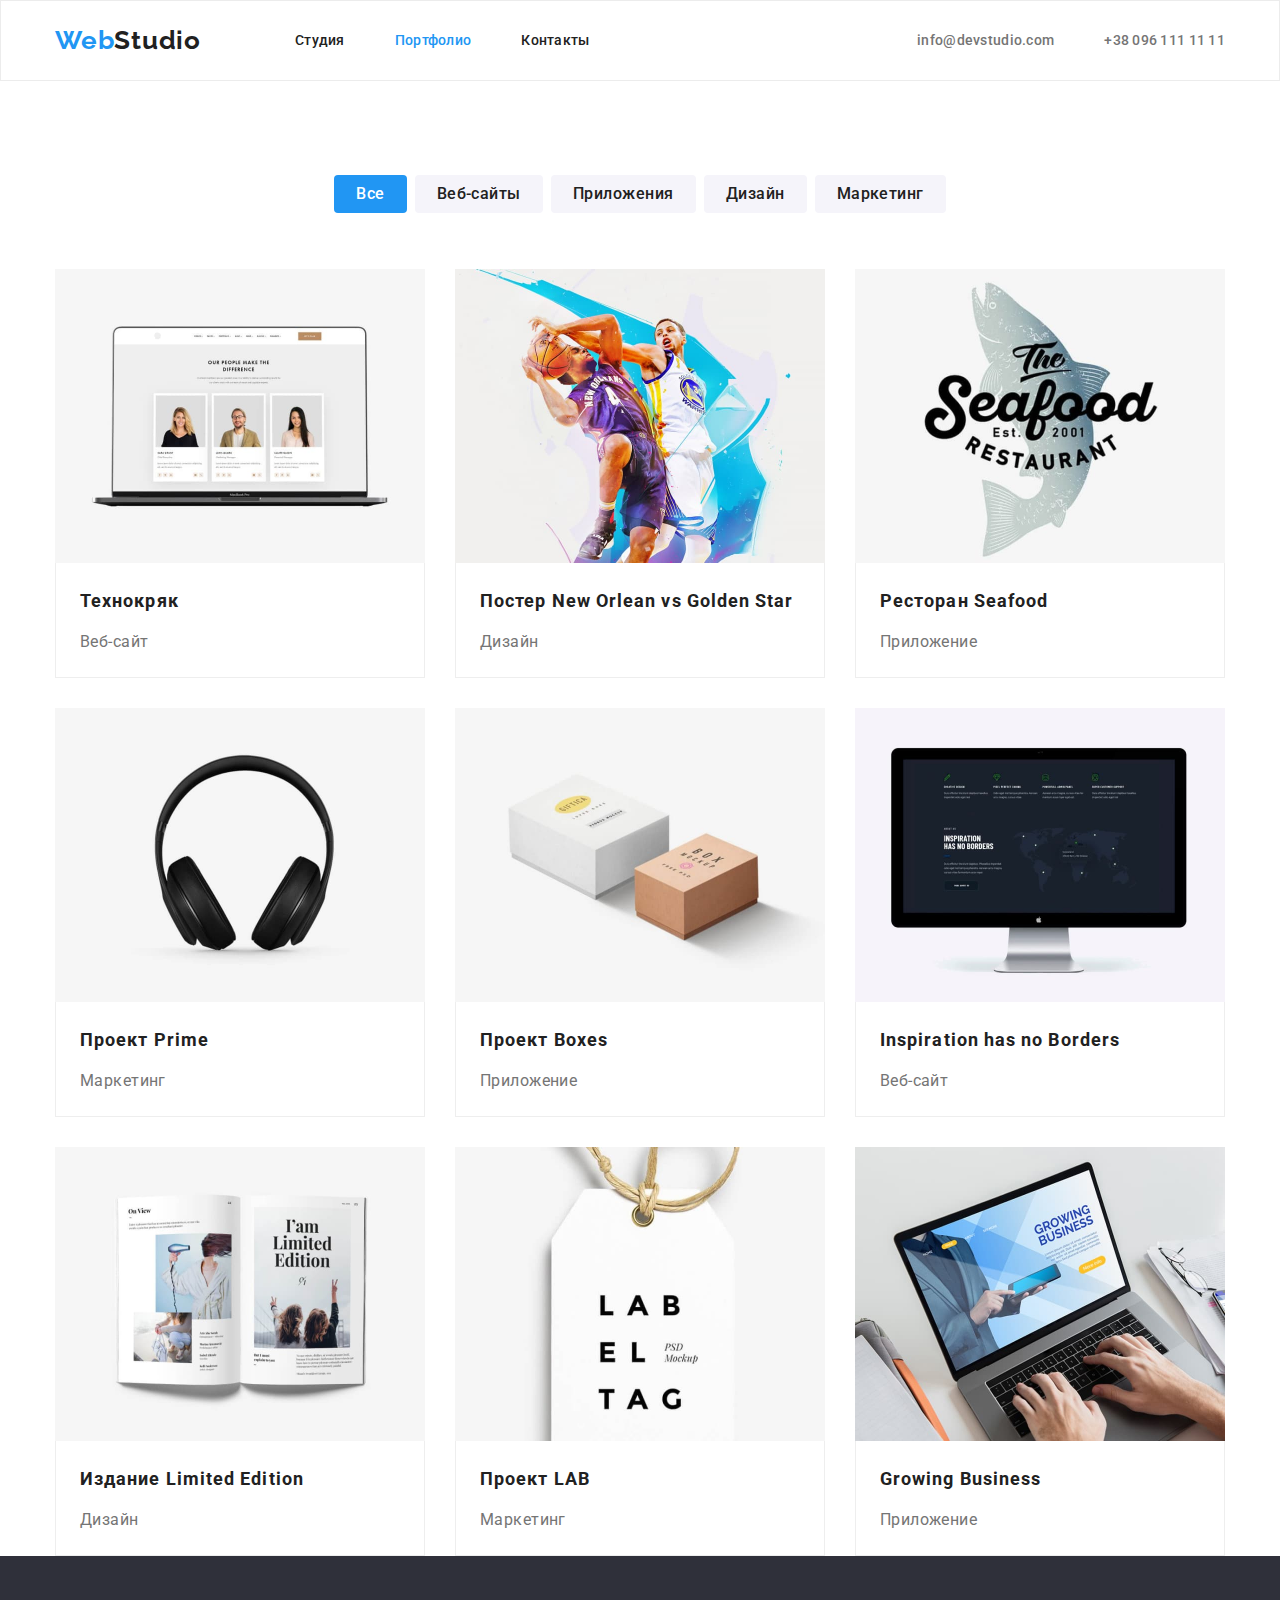
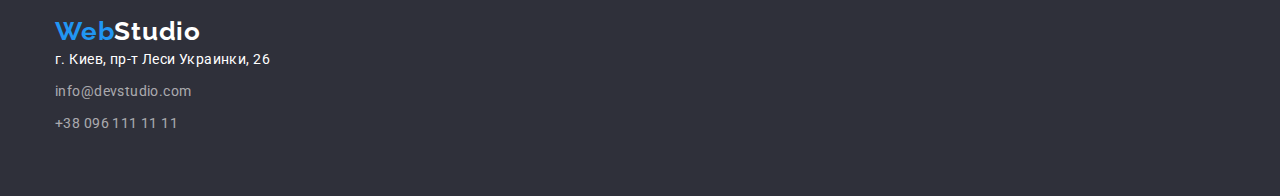
==== portfolio.html @ b141f208 "Add files via upload" ====
<!DOCTYPE html>
<html lang="ru">
  <head>
    <meta charset="UTF-8" />
    <meta http-equiv="X-UA-Compatible" content="IE=edge" />
    <meta name="viewport" content="width=device-width, initial-scale=1.0" />
    <title>Portfolio</title>
    
    <link rel="preconnect" href="https://fonts.googleapis.com" />
    <link rel="preconnect" href="https://fonts.gstatic.com" crossorigin />
    <link
      href="https://fonts.googleapis.com/css2?family=Raleway:wght@700&family=Roboto:wght@400;500;700;900&display=swap"
      rel="stylesheet"
    />
    <link rel="stylesheet" href="https://cdnjs.cloudflare.com/ajax/libs/modern-normalize/1.1.0/modern-normalize.min.css">
    <link rel="stylesheet" href="./css/styles.css" />
  </head>
  <body>
      <header class="header">
        <div class="container header-flex">
          <nav class="nav-flex ">
            <a href="./index.html" class="link logo"> Web<span class="logo-header">Studio</span></a>
            <ul class="site-nav list ">
              <li class="list-nav"><a href="./index.html" class="link header-link">Студия</a></li>
              <li class="list-nav"><a href="./portfolio.html" class="link header-link current">Портфолио</a></li>
              <li class="list-nav"><a href="" class="link header-link">Контакты</a></li>
            </ul>
          </nav>
          <ul class="address list address-flex">
            <li>
              <a href="mailto:info@devstudio.com" class="link header-link mail">info@devstudio.com</a>
            </li>
            <li><a href="tel:+380961111111" class="link header-link">+38 096 111 11 11</a></li>
          </ul>
        </div>
      </header>
    <main>
      <section class="portfolio-bgr">
      <div class="container">
        <h1 hidden>Портфолио</h1>
        <ul class="filter-list list  portfolio-btm">
          <li class="portfolio-list"><button class="filter-btn filter-current" type="button">Все</button></li>
          <li class="portfolio-list"><button class="filter-btn" type="button">Веб-сайты</button></li>
          <li class="portfolio-list"><button class="filter-btn" type="button">Приложения</button></li>
          <li class="portfolio-list"><button class="filter-btn" type="button">Дизайн</button></li>
          <li class="portfolio-list"><button class="filter-btn" type="button">Маркетинг</button></li>
        </ul>
      </div>
      <div class="container">
             <ul class="list portfolio-section">
             <li class="portfolio-card">
            <a class="link" href="" target="_blank" rel="noopener, noreferrer, nofollow">
              <img src="./images/web.jpg"
            width="370"
            height="294"
            alt="Технокряк"/>
            <div class="portfolio-card-wraper">
            <h2 class="title portfolio-title">Технокряк</h2>
            <p class="portfolio-item">Веб-сайт</p>
            </div>
          </a>
        </li>
        <li class="portfolio-card">
          <a class="link" href="" target="_blank" rel="noopener, noreferrer, nofollow">
            <img src="./images/design.jpg"
            width="370"
            height="294"
            alt="Постер"/>
            <div class="portfolio-card-wraper">
            <h2 class="title portfolio-title">Постер New Orlean vs Golden Star</h2>
            <p class="portfolio-item">Дизайн</p>
            </div>
            </a>
            </li>
                <li class="portfolio-card">  <a class="link" href="" target="_blank" rel="noopener, noreferrer, nofollow">
                <img src="./images/app.jpg"
            width="370"
            height="294"
            alt="Ресторан Seafood"/>
            <div class="portfolio-card-wraper">
            <h2 class="title portfolio-title">Ресторан Seafood</h2>
            <p class="portfolio-item">Приложение</p>
            </div>
            </a>
        </li>
        <li class="portfolio-card">
                  <a class="link" href="" target="_blank" rel="noopener, noreferrer, nofollow">
              <img src="./images/marketing.jpg"
            width="370"
            height="294"
            alt="Проект Prime"/>
            <div class="portfolio-card-wraper">
            <h2 class="title portfolio-title">Проект Prime</h2>
            <p class="portfolio-item">Маркетинг</p>
            </div>
            </a>
        </li>
            <li class="portfolio-card">
              <a class="link" href="" target="_blank" rel="noopener, noreferrer, nofollow">
              <img src="./images/app2.jpg"
            width="370"
            height="294"
            alt="Проект Boxes"/>
            <div class="portfolio-card-wraper">
            <h2 class="title portfolio-title">Проект Boxes</h2>
            <p class="portfolio-item">Приложение</p>
            </div>
          </a>
        </li>
            <li class="portfolio-card">
              <a class="link" href="" target="_blank" rel="noopener, noreferrer, nofollow"> 
              <img src="./images/web2.jpg"
            width="370"
            height="294"
            alt="Inspiration has no Borders"/>
            <div class="portfolio-card-wraper">
            <h2 class="title portfolio-title" lang="en">Inspiration has no Borders</h2>
            <p class="portfolio-item">Веб-сайт</p>
            </div>
            </a>
        </li>
            <li class="portfolio-card">
              <a class="link" href="" target="_blank" rel="noopener, noreferrer, nofollow">
              <img src="./images/design2.jpg"
            width="370"
            height="294"
            alt="Издание Limited Edition"/>
            <div class="portfolio-card-wraper">
            <h2 class="title portfolio-title">Издание Limited Edition</h2>
            <p class="portfolio-item">Дизайн</p>
            </div>
              </a>

        </li>
            <li class="portfolio-card">
              <a class="link" href="" target="_blank" rel="noopener, noreferrer, nofollow">

              <img src="./images/marketing2.jpg"
            width="370"
            height="294"
            alt="Проект LAB"/>
            <div class="portfolio-card-wraper">
            <h2 class="title portfolio-title">Проект LAB</h2>
            <p class="portfolio-item">Маркетинг</p>
            </div>
              </a>
        </li>
            <li class="portfolio-card">
              <a class="link" href="" target="_blank" rel="noopener, noreferrer, nofollow">
              <img src="./images/app3.jpg"
                width="370"
                height="294"
                alt="Growing Business"/>
                <div class="portfolio-card-wraper">
                <h2 class="title portfolio-title" lang="en">Growing Business</h2>
            <p class="portfolio-item">Приложение</p>
                </div>
              </a>
            </li>
                        </ul>
                        </div>
                      
      </section>
    </main>
    <footer class="footer">
      <div class="container">
        <a href="./index.html" class="logo link logo-marg"> Web<span class="logo-footer logo-marg">Studio</span></a>
        <address>
          <ul class="address-list list">
            <li class="address-item address-marg">
              <a href="https://goo.gl/maps/e2pgmSdPT3RohSe57" target="_blank" rel="noreferrer noopener"
                class="link address-link">
                г. Киев, пр-т Леси Украинки, 26</a>
            </li>
            <li class="address-marg">
              <a href="mailto:info@devstudio.com" class="link address-link">info@devstudio.com</a>
            </li>
            <li class="address-marg"><a href="tel:+380961111111" class="link address-link">+38 096 111 11 11</a></li>
          </ul>
        </address>
      </div>
    </footer>
  </body>
</html>
---- css/styles.css ----
:root {
  --primary-text-color: #757575;
  --title-text-color: #212121;
  --accent-color: #2196f3;
  --dark-bg: #2f303a;
  --white-color: #ffffff;
  --btn-bg: #f5f4fa;
  --card-item: 4;
}

/* font-family: 'Raleway', sans-serif;
font-family: 'Roboto', sans-serif; */
html {
  box-sizing: border-box;
}

*,
*::after,
*::before {
  box-sizing: inherit;
}

/* Стили для обнуления верхних отступов у элементов */
h1,
h2,
h3,
h4,
h5,
h6,
p {
  margin-top: 0;
  margin-bottom: 0px;
}
ul,
ol {
  margin-top: 0;
  margin-bottom: 0;
  padding-left: 0;
}
/* Класс для обнуления базовых свойств у списков (ul) */
.list {
  list-style: none;
  padding-left: 0;
  margin: 0;
}

/* Класс для обнуления базовых свойств у ссылок */
.link {
  text-decoration: none;
  color: inherit;
}

/* Свойства для корректного отображения картинок */
img {
  display: block;
  max-width: 100%;
  height: auto;
}

/* Свойства для обнуления курсива у address */
address {
  font-style: inherit;
}

body {
  font-family: Roboto, sans-serif;
  font-size: 14px;
  line-height: 1.71;
  /* or 171% */
  letter-spacing: 0.03em;
  color: var(--primary-text-color);
  margin: 0;
  outline: 2px solid tomato;
}

/* common */
.button {
  background-color: var(--accent-color);
  font-family: Roboto;
  font-style: normal;
  font-weight: 700;
  font-size: 16px;
  line-height: calc(30 / 16);
  letter-spacing: 0.06em;
  color: var(--white-color);
  cursor: pointer;
  border: 1px solid transparent;
  display: inline-block;
  border-radius: 4px;
  text-align: center;
}

.section-title {
  font-size: 36px;
  line-height: 1.17;
  text-align: center;
  letter-spacing: 0.03em;
  margin-bottom: 50px;
}

.title {
  color: var(--title-text-color);
}

.container {
  margin-left: auto;
  margin-right: auto;
  width: 1200px;
  padding-left: 15px;
  padding-right: 15px;
}

.visually-hidden {
  position: absolute;
  white-space: nowrap;
  width: 1px;
  height: 1px;
  overflow: hidden;
  border: 0;
  padding: 0;
  clip: rect(0 0 0 0);
  clip-path: inset(50%);
  margin: -1px;
}

.section {
  padding-top: 94px;
  padding-bottom: 94px;
}

.card-set {
  display: flex;
  flex-wrap: wrap;
  margin-left: -30px;
  margin-top: -30px;
}

.card-set-item {
  margin-left: 30px;
  margin-top: 30px;
  flex-basis: calc(100% / var(--card-item) - 30px);
}

/* logo */
.logo {
  font-family: Raleway;
  font-style: normal;
  font-weight: bold;
  font-size: 26px;
  line-height: calc(31 / 26);
  margin-right: 94px;

  /* identical to box height */

  letter-spacing: 0.03em;

  color: var(--accent-color);
}

.logo-header {
  color: var(--title-text-color);
}

.logo-footer {
  color: var(--white-color);
}

/* header */
.header {
  padding-top: 24px;
  padding-bottom: 24px;
  border: 1px solid #ececec;
}
.header-flex {
  display: flex;
  align-items: center;
  justify-content: space-between;
}
.nav-flex {
  display: flex;
  align-items: center;
}
.address-flex {
  display: flex;
  align-items: center;
  margin-left: auto;
}
.mail {
  margin-right: 50px;
}

.site-nav {
  color: var(--title-text-color);
  display: flex;
  align-items: center;
}

/* .site-nav li {
    margin-right: 50px;
}

.site-nav li:last-child {
    margin-right: 0px;
} */
.list-nav:not(:last-child) {
  margin-right: 50px;
}

.header-link {
  font-weight: 500;
  line-height: calc(16 / 14);
  letter-spacing: 0.02em;
}

.header-link:hover,
.header-link:focus {
  color: var(--accent-color);
}

.site-nav .current {
  color: var(--accent-color);
}

/* HERO */
.section-hero {
  color: var(--white-color);
  background-color: var(--dark-bg);
  text-align: center;
  padding-top: 200px;
  padding-bottom: 200px;
}

.hero-title {
  width: 696px;
  font-weight: 900;
  font-size: 44px;
  line-height: calc(60 / 44);
  /* or 136% */
  letter-spacing: 0.06em;
  text-transform: uppercase;
  margin-bottom: 30px;
  margin-left: auto;
  margin-right: auto;
}

/* feature */
.feature-title {
  font-size: 14px;
  line-height: calc(16 / 14);
  letter-spacing: 0.03em;
  text-transform: uppercase;
  margin-bottom: 10px;
}

/*.work-image {
    padding-top: 50px;
    padding-bottom: 94px;
} */

.work {
  padding-top: 0px;
  --card-item: 3;
}

/* person */
.person-title,
.person-text {
  font-size: 16px;
  line-height: calc(19 / 16);
}

.person-title {
  font-weight: 500;
  margin-bottom: 10px;
}

.person {
  padding-top: 94px;
  padding-bottom: 94px;
  background: var(--btn-bg);
}

.person-wraper {
  padding: 30px;
  text-align: center;
}

/* footer */
.footer {
  background-color: var(--dark-bg);
  padding: 60px 0px;
}

.footer-logo {
  color: #2196f3;
}

.footer-logo:hover {
  color: var(--accent-color);
}

.hero-btn {
  padding: 10px 32px;
  min-width: 200px;
  min-height: 50px;
}
.logo-marg {
  margin-bottom: 20px;
}

/* site adress */

.address-link {
  color: rgba(255, 255, 255, 0.6);
}

.address-link [target='_blank'] {
  color: var(--white-color);
}

.address-link:hover,
.address-link:focus {
  color: var(--accent-color);
}

.address-link[target='_blank'] {
  color: var(--white-color);
}
.address-marg:not(:last-child) {
  margin-bottom: 8px;
}
/* portfolio */
.filter-btn {
  font-family: Roboto;
  font-weight: 500;
  font-size: 16px;
  line-height: calc(26 / 16);
  text-align: center;
  letter-spacing: 0.03em;
  color: var(--title-text-color);
  background: var(--btn-bg);
  border-radius: 4px;
  border: none;
  cursor: pointer;
  padding: 6px 22px;
  min-height: 38px;
}

.filter-btn:hover,
.filter-btn:focus,
.filter-current {
  color: var(--white-color);
  background-color: var(--accent-color);
}

.portfolio-title {
  font-style: normal;
  font-weight: bold;
  font-size: 18px;
  line-height: calc(36 / 18);
  letter-spacing: 0.06em;
  margin-bottom: 8px;
}

.portfolio-item {
  font-style: normal;
  font-weight: normal;
  font-size: 16px;
  line-height: calc(30 / 16);
}
.portfolio-section {
  display: flex;
  flex-wrap: wrap;
  margin-top: 50px;
  margin-top: -30px;
  margin-left: -30px;
}
.portfolio-card {
  flex-basis: calc((100% - 3 * 30px) / 3);
  margin-top: 30px;
  margin-left: 30px;
}
.portfolio-card-wraper {
  padding: 20px 24px;
  border: 1px solid #eeeeee;
  border-top: none;
}
.portfolio-btm {
  display: flex;
  align-items: center;
  justify-content: center;
  margin-bottom: 56px;
}
.portfolio-list:not(:last-child) {
  margin-right: 8px;
}

.portfolio-bgr {
  padding-top: 94px;
}
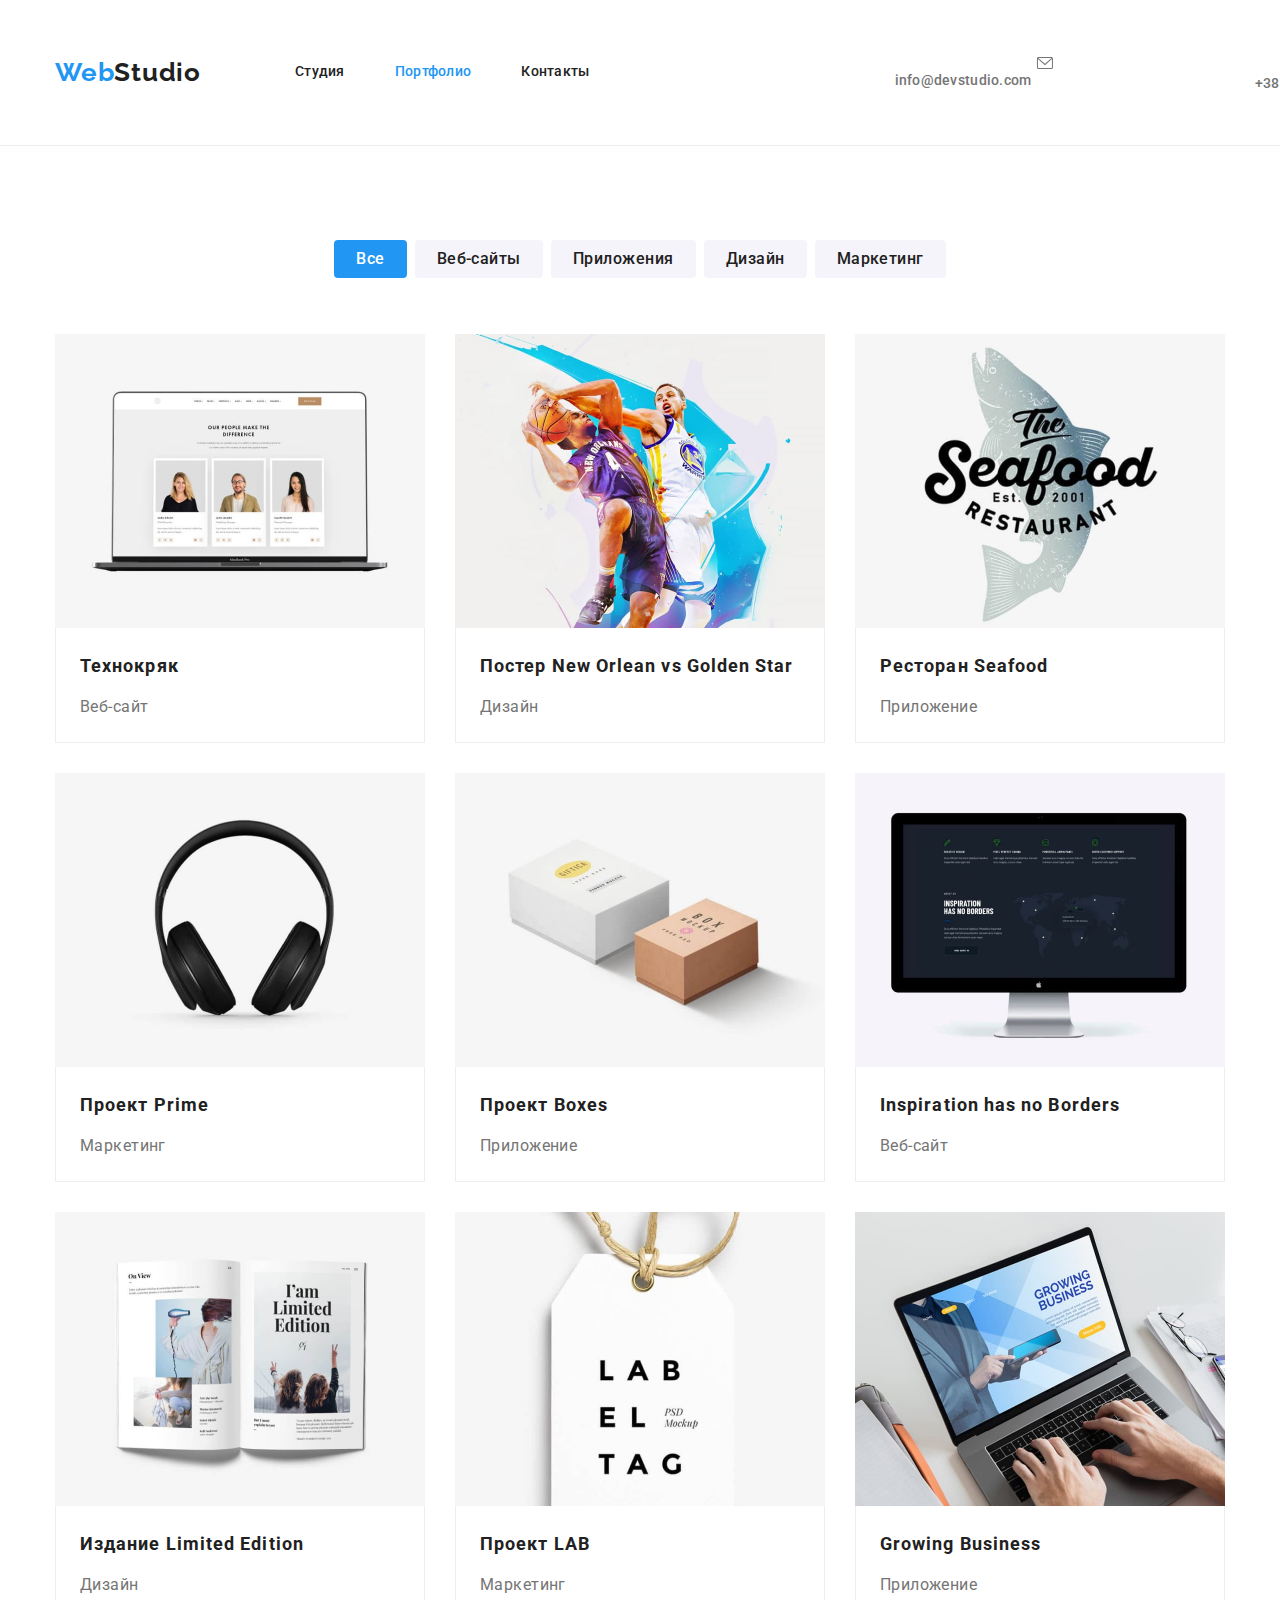
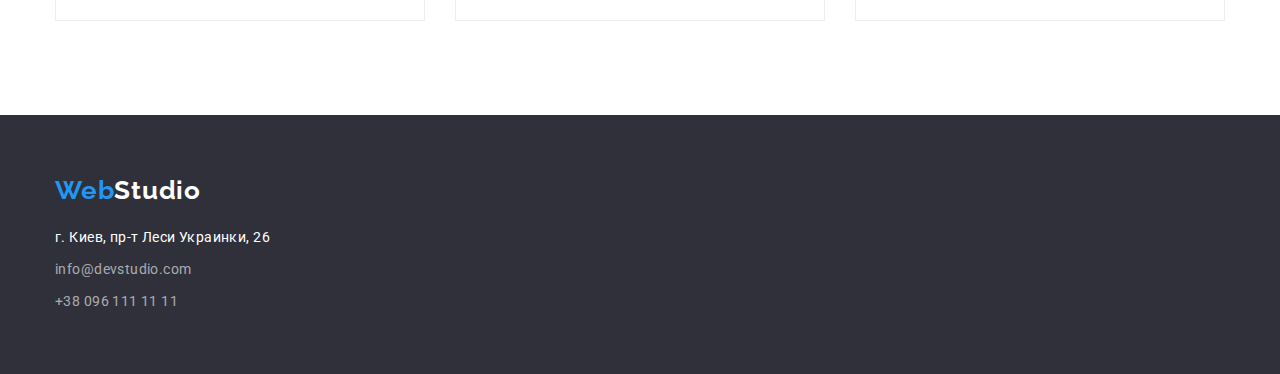
==== commit 937f121b: "Add files via upload" ====
--- a/portfolio.html
+++ b/portfolio.html
@@ -21,16 +21,26 @@
           <nav class="nav-flex ">
             <a href="./index.html" class="link logo"> Web<span class="logo-header">Studio</span></a>
             <ul class="site-nav list ">
-              <li class="list-nav"><a href="./index.html" class="link header-link">Студия</a></li>
+              <li class="list-nav"><a href="./index.html" class="link header-link ">Студия</a></li>
               <li class="list-nav"><a href="./portfolio.html" class="link header-link current">Портфолио</a></li>
               <li class="list-nav"><a href="" class="link header-link">Контакты</a></li>
             </ul>
           </nav>
           <ul class="address list address-flex">
-            <li>
-              <a href="mailto:info@devstudio.com" class="link header-link mail">info@devstudio.com</a>
+            <li class="contact">
+              <a class="link header-link header-element" href="mailto:info@devstudio.com"><svg class="mail-icon" wight="16"
+                  height="12">
+                  <use href="./images/icons.svg#envelope"> </use>
+      
+                </svg>info@devstudio.com</a>
+      
             </li>
-            <li><a href="tel:+380961111111" class="link header-link">+38 096 111 11 11</a></li>
+            <li class="contact"><a class="link header-link" href="tel:+380961111111"> <svg class="phone-icon" wight="10"
+                  height="16">
+                  <use href="./images/icons.svg#smartphone"> </use>
+      
+                </svg>
+                +38 096 111 11 11</a></li>
           </ul>
         </div>
       </header>
@@ -45,11 +55,9 @@
           <li class="portfolio-list"><button class="filter-btn" type="button">Дизайн</button></li>
           <li class="portfolio-list"><button class="filter-btn" type="button">Маркетинг</button></li>
         </ul>
-      </div>
-      <div class="container">
              <ul class="list portfolio-section">
              <li class="portfolio-card">
-            <a class="link" href="" target="_blank" rel="noopener, noreferrer, nofollow">
+            <a class="link portfolio-link" href="" target="_blank" rel="noopener, noreferrer, nofollow">
               <img src="./images/web.jpg"
             width="370"
             height="294"
@@ -61,7 +69,7 @@
           </a>
         </li>
         <li class="portfolio-card">
-          <a class="link" href="" target="_blank" rel="noopener, noreferrer, nofollow">
+          <a class="link portfolio-link" href="" target="_blank" rel="noopener, noreferrer, nofollow">
             <img src="./images/design.jpg"
             width="370"
             height="294"
@@ -72,7 +80,7 @@
             </div>
             </a>
             </li>
-                <li class="portfolio-card">  <a class="link" href="" target="_blank" rel="noopener, noreferrer, nofollow">
+                <li class="portfolio-card">  <a class="link portfolio-link" href="" target="_blank" rel="noopener, noreferrer, nofollow">
                 <img src="./images/app.jpg"
             width="370"
             height="294"
@@ -84,7 +92,7 @@
             </a>
         </li>
         <li class="portfolio-card">
-                  <a class="link" href="" target="_blank" rel="noopener, noreferrer, nofollow">
+                  <a class="link portfolio-link" href="" target="_blank" rel="noopener, noreferrer, nofollow">
               <img src="./images/marketing.jpg"
             width="370"
             height="294"
@@ -96,7 +104,7 @@
             </a>
         </li>
             <li class="portfolio-card">
-              <a class="link" href="" target="_blank" rel="noopener, noreferrer, nofollow">
+              <a class="link portfolio-link" href="" target="_blank" rel="noopener, noreferrer, nofollow">
               <img src="./images/app2.jpg"
             width="370"
             height="294"
@@ -108,7 +116,7 @@
           </a>
         </li>
             <li class="portfolio-card">
-              <a class="link" href="" target="_blank" rel="noopener, noreferrer, nofollow"> 
+              <a class="link portfolio-link" href="" target="_blank" rel="noopener, noreferrer, nofollow"> 
               <img src="./images/web2.jpg"
             width="370"
             height="294"
@@ -120,7 +128,7 @@
             </a>
         </li>
             <li class="portfolio-card">
-              <a class="link" href="" target="_blank" rel="noopener, noreferrer, nofollow">
+              <a class="link portfolio-link" href="" target="_blank" rel="noopener, noreferrer, nofollow">
               <img src="./images/design2.jpg"
             width="370"
             height="294"
@@ -133,7 +141,7 @@
 
         </li>
             <li class="portfolio-card">
-              <a class="link" href="" target="_blank" rel="noopener, noreferrer, nofollow">
+              <a class="link portfolio-link" href="" target="_blank" rel="noopener, noreferrer, nofollow">
 
               <img src="./images/marketing2.jpg"
             width="370"
@@ -146,7 +154,7 @@
               </a>
         </li>
             <li class="portfolio-card">
-              <a class="link" href="" target="_blank" rel="noopener, noreferrer, nofollow">
+              <a class="link portfolio-link" href="" target="_blank" rel="noopener, noreferrer, nofollow">
               <img src="./images/app3.jpg"
                 width="370"
                 height="294"
@@ -164,7 +172,7 @@
     </main>
     <footer class="footer">
       <div class="container">
-        <a href="./index.html" class="logo link logo-marg"> Web<span class="logo-footer logo-marg">Studio</span></a>
+        <a href="./index.html" class="logo link footer-logo"> Web<span class="logo-footer">Studio</span></a>
         <address>
           <ul class="address-list list">
             <li class="address-item address-marg">
@@ -177,6 +185,7 @@
             </li>
             <li class="address-marg"><a href="tel:+380961111111" class="link address-link">+38 096 111 11 11</a></li>
           </ul>
+          
         </address>
       </div>
     </footer>
--- a/css/styles.css
+++ b/css/styles.css
@@ -6,6 +6,7 @@
   --white-color: #ffffff;
   --btn-bg: #f5f4fa;
   --card-item: 4;
+  --svg-color: #afb1b8;
 }
 
 /* font-family: 'Raleway', sans-serif;
@@ -168,8 +169,8 @@
 /* header */
 .header {
   padding-top: 24px;
-  padding-bottom: 24px;
-  border: 1px solid #ececec;
+  padding-bottom: 25px;
+  border-bottom: 1px solid #ececec;
 }
 .header-flex {
   display: flex;
@@ -183,10 +184,21 @@
 .address-flex {
   display: flex;
   align-items: center;
-  margin-left: auto;
-}
-.mail {
+  margin-left: 305px;
+}
+.contact:first-child {
   margin-right: 50px;
+  display: flex;
+}
+.header-element {
+  padding-top: 32px;
+  padding-bottom: 32px;
+  display: inline-block;
+}
+.mail-icon,
+.phone-icon {
+  fill: currentColor;
+  margin-right: 10px;
 }
 
 .site-nav {
@@ -224,10 +236,15 @@
 /* HERO */
 .section-hero {
   color: var(--white-color);
-  background-color: var(--dark-bg);
+  background-image: linear-gradient(rgba(47, 48, 58, 0.4), rgba(47, 48, 58, 0.4)),
+    url('../images/bgr-hero.png');
+  background-size: cover;
+  background-color: #c4c4c4;
   text-align: center;
   padding-top: 200px;
   padding-bottom: 200px;
+  max-width: 1600px;
+  margin: auto;
 }
 
 .hero-title {
@@ -251,7 +268,29 @@
   text-transform: uppercase;
   margin-bottom: 10px;
 }
-
+/* .card-item {
+} */
+.card-link {
+  display: flex;
+  align-items: center;
+  justify-content: center;
+  width: 270px;
+  height: 120px;
+  border-radius: 4px;
+  background-color: var(--btn-bg);
+  margin-bottom: 30px;
+}
+.card-item:hover .card-list-icon,
+.card-item:focus .card-list-icon {
+  fill: var(--accent-color);
+}
+.card-link:hover,
+.card-link:focus {
+  fill: var(--accent-color);
+}
+
+/* .card--list-icon {
+} */
 /*.work-image {
     padding-top: 50px;
     padding-bottom: 94px;
@@ -263,10 +302,16 @@
 }
 
 /* person */
+.person-item {
+  box-shadow: 0px 1px 3px rgba(0, 0, 0, 0.12), 0px 1px 1px rgba(0, 0, 0, 0.14),
+    0px 2px 1px rgba(0, 0, 0, 0.2);
+  border-radius: 0px 0px 4px 4px;
+}
 .person-title,
 .person-text {
   font-size: 16px;
   line-height: calc(19 / 16);
+  margin-bottom: 16px;
 }
 
 .person-title {
@@ -281,8 +326,56 @@
 }
 
 .person-wraper {
-  padding: 30px;
+  padding-top: 30px;
+  padding-bottom: 30px;
   text-align: center;
+  background: #ffffff;
+  padding-left: 32px;
+  padding-right: 32px;
+}
+.social-link {
+  display: flex;
+  align-items: center;
+  width: 44px;
+  height: 44px;
+  border-radius: 50%;
+}
+.social-link:hover .social-list-icon,
+.social-link:focus .social-list-icon {
+  fill: var(--white-color);
+}
+.social-link:hover,
+.social-link:focus {
+  background-color: var(--accent-color);
+}
+.social-list {
+  display: flex;
+  justify-content: space-between;
+}
+.social-list-icon {
+  fill: var(--svg-color);
+}
+.card-client {
+  display: flex;
+  align-items: center;
+  justify-content: center;
+  width: 170px;
+  height: 92px;
+  border: 1px solid #afb1b8;
+  border-radius: 4px;
+  margin-bottom: 30px;
+}
+.card-client-list {
+  display: flex;
+  flex-basis: calc((100% - 6 * 30px) / 6);
+  justify-content: center;
+}
+.card-item:hover .card-client-icon,
+.card-item:focus .card-client-icon {
+  fill: var(--accent-color);
+}
+.card-client-icon {
+  fill: #afb1b8;
 }
 
 /* footer */
@@ -293,11 +386,14 @@
 
 .footer-logo {
   color: #2196f3;
-}
-
-.footer-logo:hover {
+  margin-right: 0px;
+  margin-bottom: 20px;
+  display: inline-block;
+}
+
+/* .footer-logo:hover {
   color: var(--accent-color);
-}
+} */
 
 .hero-btn {
   padding: 10px 32px;
@@ -305,6 +401,45 @@
   min-height: 50px;
 }
 .logo-marg {
+  margin-bottom: 20px;
+}
+.socials-footer {
+  display: flex;
+  justify-content: center;
+  /* margin: auto; */
+}
+
+.social-icon {
+  align-self: center;
+}
+
+.social-footer:not(:last-child) {
+  margin-right: 10px;
+}
+
+.social-footer-item {
+  width: 44px;
+  height: 44px;
+  border-radius: 50%;
+  display: flex;
+  align-content: center;
+  justify-content: center;
+  fill: #fff;
+  background-color: rgba(255, 255, 255, 0.1);
+}
+
+.social-footer-item:hover,
+.social-footer-item:focus {
+  background-color: var(--accent-color);
+  fill: white;
+}
+.footer-title {
+  display: block;
+  color: var(--white-text);
+  font-size: 14px;
+  line-height: 1.14;
+  letter-spacing: 0.03em;
+  text-transform: uppercase;
   margin-bottom: 20px;
 }
 
@@ -384,6 +519,7 @@
   padding: 20px 24px;
   border: 1px solid #eeeeee;
   border-top: none;
+  background: #ffffff;
 }
 .portfolio-btm {
   display: flex;
@@ -397,4 +533,13 @@
 
 .portfolio-bgr {
   padding-top: 94px;
-}
+  padding-bottom: 94px;
+}
+.portfolio-link {
+  display: block;
+}
+.portfolio-link:hover,
+.portfolio-link:focus {
+  box-shadow: 1px 4px 6px 0px rgba(0, 0, 0, 0.16), 0px 4px 4px 0px rgba(0, 0, 0, 0.06),
+    0px 1px 1px 0px rgba(0, 0, 0, 0.12);
+}
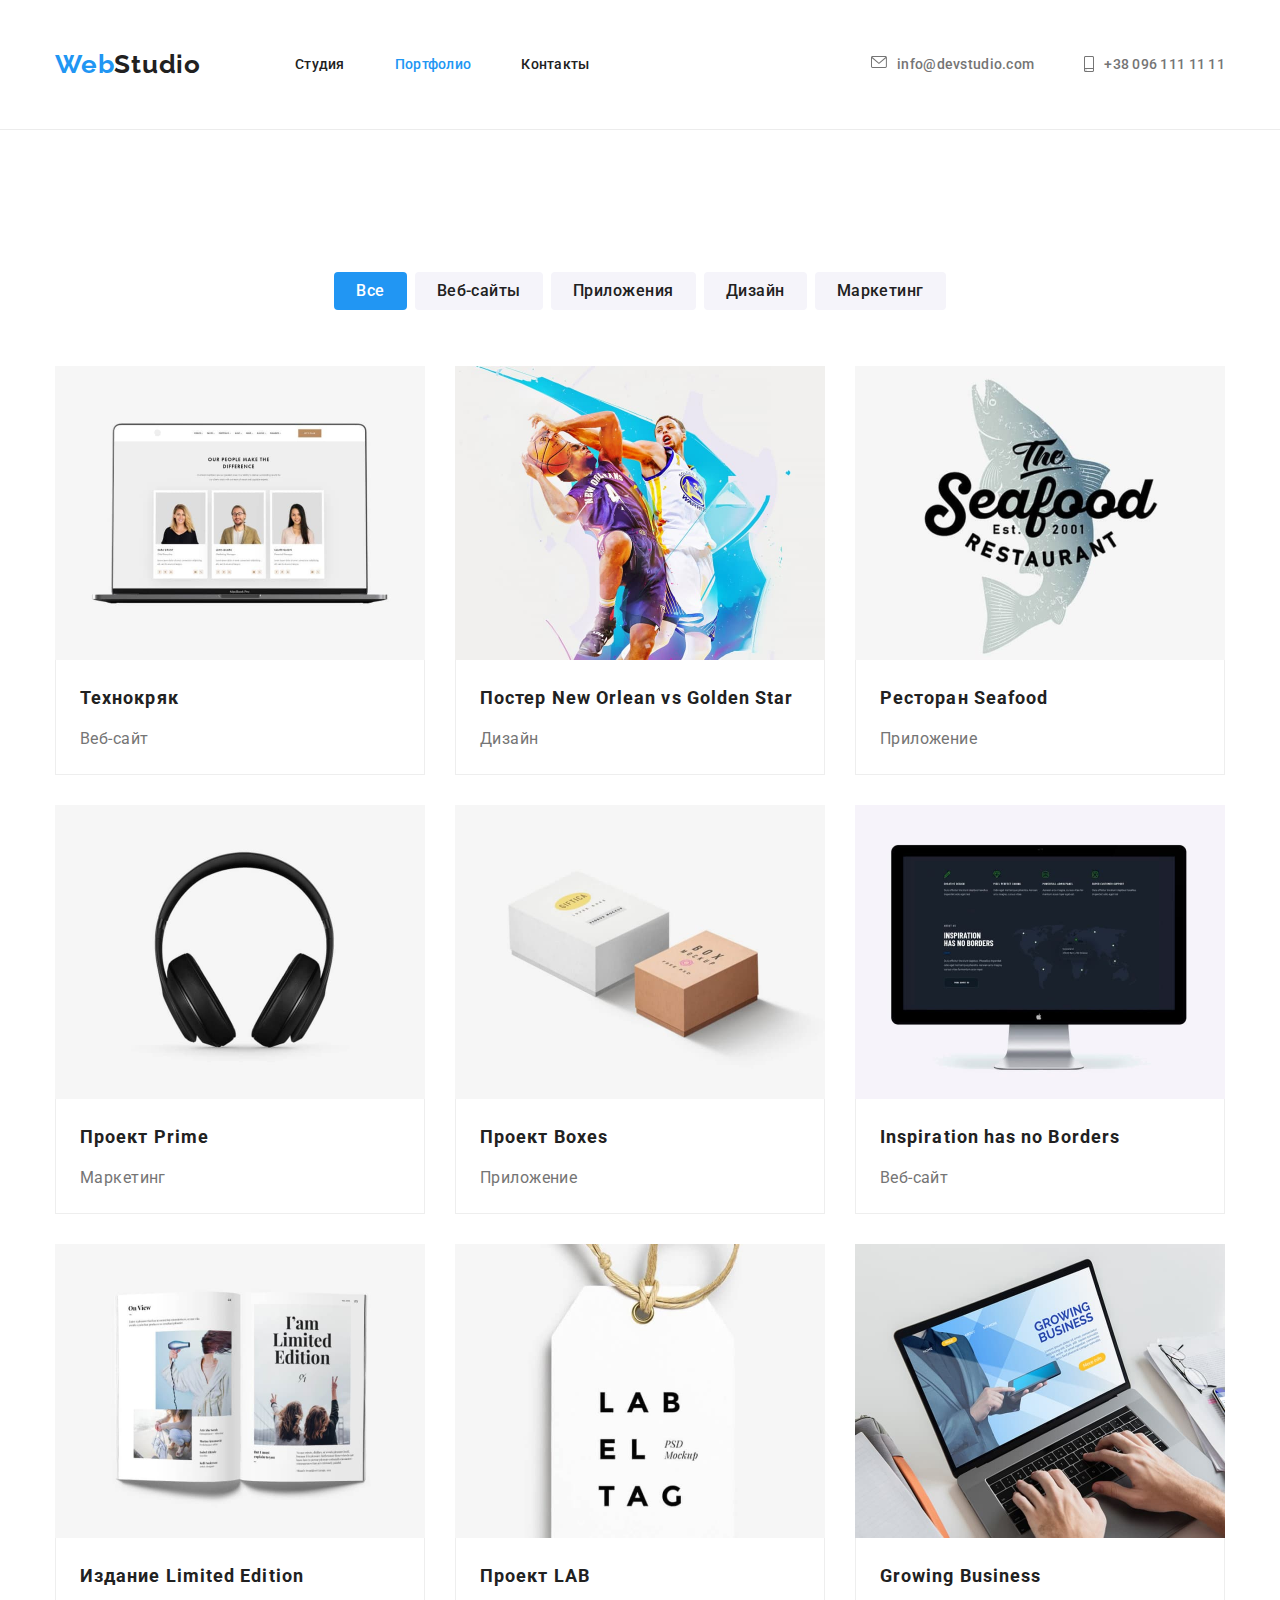
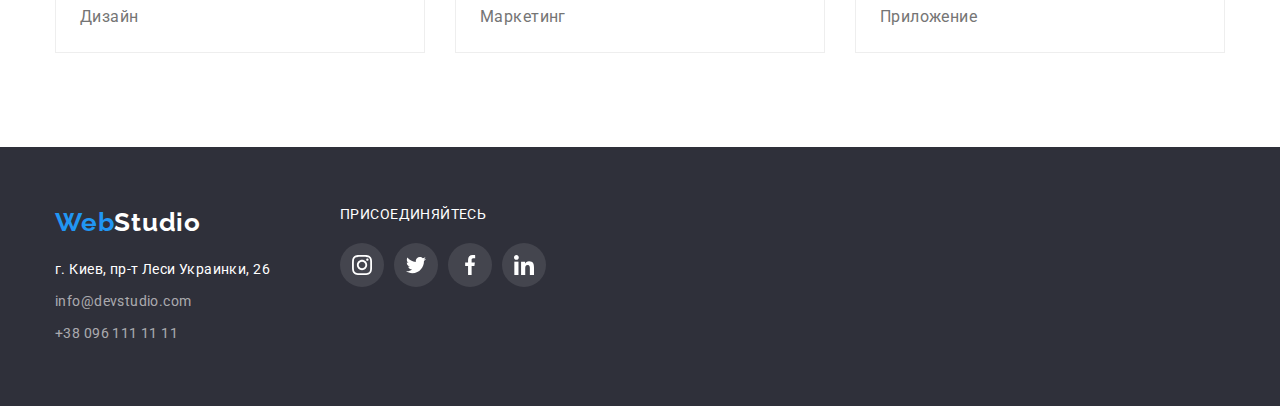
==== commit 09ae153e: "Add files via upload" ====
--- a/portfolio.html
+++ b/portfolio.html
@@ -16,38 +16,37 @@
     <link rel="stylesheet" href="./css/styles.css" />
   </head>
   <body>
-      <header class="header">
-        <div class="container header-flex">
-          <nav class="nav-flex ">
-            <a href="./index.html" class="link logo"> Web<span class="logo-header">Studio</span></a>
-            <ul class="site-nav list ">
-              <li class="list-nav"><a href="./index.html" class="link header-link ">Студия</a></li>
-              <li class="list-nav"><a href="./portfolio.html" class="link header-link current">Портфолио</a></li>
-              <li class="list-nav"><a href="" class="link header-link">Контакты</a></li>
+        <header class="header">
+          <div class="container header-flex">
+            <nav class="nav-flex ">
+              <a href="./index.html" class="link logo"> Web<span class="logo-header">Studio</span></a>
+              <ul class="site-nav list ">
+                <li class="list-nav"><a href="./index.html" class="link header-link">Студия</a></li>
+                <li class="list-nav"><a href="./portfolio.html" class="link header-link current">Портфолио</a></li>
+                <li class="list-nav"><a href="" class="link header-link">Контакты</a></li>
+              </ul>
+            </nav>
+            <ul class="address list address-flex">
+              <li class="contact">
+                <a class="link header-link" href="mailto:info@devstudio.com"><svg class="mail-icon" width="16" height="12">
+                    <use href="./images/icons.svg#envelope"> </use>
+        
+                  </svg>info@devstudio.com</a>
+        
+              </li>
+              <li class="contact"><a class="link header-link" href="tel:+380961111111"> <svg class="phone-icon" width="10"
+                    height="16">
+                    <use href="./images/icons.svg#smartphone"> </use>
+        
+                  </svg>
+                  +38 096 111 11 11</a></li>
             </ul>
-          </nav>
-          <ul class="address list address-flex">
-            <li class="contact">
-              <a class="link header-link header-element" href="mailto:info@devstudio.com"><svg class="mail-icon" wight="16"
-                  height="12">
-                  <use href="./images/icons.svg#envelope"> </use>
-      
-                </svg>info@devstudio.com</a>
-      
-            </li>
-            <li class="contact"><a class="link header-link" href="tel:+380961111111"> <svg class="phone-icon" wight="10"
-                  height="16">
-                  <use href="./images/icons.svg#smartphone"> </use>
-      
-                </svg>
-                +38 096 111 11 11</a></li>
-          </ul>
-        </div>
-      </header>
+          </div>
+        </header>
     <main>
-      <section class="portfolio-bgr">
+      <section class="section portfolio-bgr">
       <div class="container">
-        <h1 hidden>Портфолио</h1>
+        <h1 class="hidden">Портфолио</h1>
         <ul class="filter-list list  portfolio-btm">
           <li class="portfolio-list"><button class="filter-btn filter-current" type="button">Все</button></li>
           <li class="portfolio-list"><button class="filter-btn" type="button">Веб-сайты</button></li>
@@ -171,22 +170,49 @@
       </section>
     </main>
     <footer class="footer">
-      <div class="container">
-        <a href="./index.html" class="logo link footer-logo"> Web<span class="logo-footer">Studio</span></a>
-        <address>
-          <ul class="address-list list">
-            <li class="address-item address-marg">
-              <a href="https://goo.gl/maps/e2pgmSdPT3RohSe57" target="_blank" rel="noreferrer noopener"
-                class="link address-link">
-                г. Киев, пр-т Леси Украинки, 26</a>
-            </li>
-            <li class="address-marg">
-              <a href="mailto:info@devstudio.com" class="link address-link">info@devstudio.com</a>
-            </li>
-            <li class="address-marg"><a href="tel:+380961111111" class="link address-link">+38 096 111 11 11</a></li>
+      <div class="container footer-container">
+        <div class="footer-item">
+          <a href="./index.html" class="logo link footer-logo"> Web<span class="logo-footer">Studio</span></a>
+          <address>
+            <ul class="address-list list">
+              <li class="address-item address-marg">
+                <a href="https://goo.gl/maps/e2pgmSdPT3RohSe57" target="_blank" rel="noreferrer noopener"
+                  class="link address-link">
+                  г. Киев, пр-т Леси Украинки, 26</a>
+              </li>
+              <li class="address-marg">
+                <a href="mailto:info@devstudio.com" class="link address-link">info@devstudio.com</a>
+              </li>
+              <li class="address-marg"><a href="tel:+380961111111" class="link address-link">+38 096 111 11 11</a></li>
+            </ul>
+          </address>
+        </div>
+        <div class="footer-item">
+          <p class="footer-title">присоединяйтесь</p>
+          <ul class="social-list">
+            <li class="social-item list"> <a class="social-link link" href="https://www.instagram.com/" target="_blank"
+                rel="noreferrer noopener"><svg class="social-list-icon" width="20" height="20">
+                  <use href="./images/icons.svg#instagram"></use>
+                </svg> </a>
+            </li>
+            <li class="social-item list"> <a class="social-link link" href="https://twitter.com/?lang=uk" target="_blank"
+                rel="noreferrer noopener"><svg class="social-list-icon" width="20" height="20">
+                  <use href="./images/icons.svg#twitter"></use>
+                </svg> </a>
+            </li>
+            <li class="social-item list"> <a class="social-link link" href="https://www.facebook.com/" target="_blank"
+                rel="noreferrer noopener"><svg class="social-list-icon" width="20" height="20">
+                  <use href="./images/icons.svg#facebook"></use>
+                </svg> </a>
+            </li>
+            <li class="social-item list"> <a class="social-link link" href="https://www.linkedin.com/" target="_blank"
+                rel="noreferrer noopener"><svg class="social-list-icon" width="20" height="20">
+                  <use href="./images/icons.svg#linkedin"></use>
+                </svg> </a>
+            </li>
           </ul>
-          
-        </address>
+    
+        </div>
       </div>
     </footer>
   </body>
--- a/css/styles.css
+++ b/css/styles.css
@@ -7,6 +7,7 @@
   --btn-bg: #f5f4fa;
   --card-item: 4;
   --svg-color: #afb1b8;
+  --white-rgba: rgba(255, 255, 255, 0.1);
 }
 
 /* font-family: 'Raleway', sans-serif;
@@ -90,7 +91,9 @@
   border-radius: 4px;
   text-align: center;
 }
-
+.hidden{
+  visibility: hidden;
+}
 .section-title {
   font-size: 36px;
   line-height: 1.17;
@@ -143,13 +146,16 @@
 }
 
 /* logo */
+.header .logo{
+  margin-right: 94px;
+}
 .logo {
   font-family: Raleway;
   font-style: normal;
   font-weight: bold;
   font-size: 26px;
   line-height: calc(31 / 26);
-  margin-right: 94px;
+  
 
   /* identical to box height */
 
@@ -184,16 +190,17 @@
 .address-flex {
   display: flex;
   align-items: center;
-  margin-left: 305px;
-}
-.contact:first-child {
+  margin-left: auto;
+}
+.contact:not(:last-child) {
   margin-right: 50px;
-  display: flex;
-}
+}
+
 .header-element {
   padding-top: 32px;
   padding-bottom: 32px;
-  display: inline-block;
+  display: flex;
+  align-items: center;
 }
 .mail-icon,
 .phone-icon {
@@ -219,9 +226,12 @@
 }
 
 .header-link {
+  display: flex;
   font-weight: 500;
   line-height: calc(16 / 14);
   letter-spacing: 0.02em;
+  padding-top: 32px;
+  padding-bottom: 32px;
 }
 
 .header-link:hover,
@@ -268,26 +278,25 @@
   text-transform: uppercase;
   margin-bottom: 10px;
 }
-/* .card-item {
-} */
-.card-link {
-  display: flex;
-  align-items: center;
-  justify-content: center;
-  width: 270px;
+.card-item {
+  display: flex;
+  align-items: center;
+  justify-content: center;
   height: 120px;
   border-radius: 4px;
   background-color: var(--btn-bg);
   margin-bottom: 30px;
 }
+.card-link:hover,
+.card-link:focus {
+  color: var(--accent-color);
+  }
+  
 .card-item:hover .card-list-icon,
 .card-item:focus .card-list-icon {
   fill: var(--accent-color);
 }
-.card-link:hover,
-.card-link:focus {
-  fill: var(--accent-color);
-}
+
 
 /* .card--list-icon {
 } */
@@ -320,9 +329,7 @@
 }
 
 .person {
-  padding-top: 94px;
-  padding-bottom: 94px;
-  background: var(--btn-bg);
+   background: var(--btn-bg);
 }
 
 .person-wraper {
@@ -333,12 +340,18 @@
   padding-left: 32px;
   padding-right: 32px;
 }
+.social-item:not(:last-child){
+  margin-right: 10px;
+}
 .social-link {
   display: flex;
   align-items: center;
+  justify-content: center;
   width: 44px;
   height: 44px;
   border-radius: 50%;
+  color: var(--svg-color);
+  background-color: var(--white-rgba);
 }
 .social-link:hover .social-list-icon,
 .social-link:focus .social-list-icon {
@@ -353,18 +366,20 @@
   justify-content: space-between;
 }
 .social-list-icon {
-  fill: var(--svg-color);
-}
-.card-client {
-  display: flex;
-  align-items: center;
-  justify-content: center;
-  width: 170px;
-  height: 92px;
-  border: 1px solid #afb1b8;
+  fill: currentColor;
+}
+.card-link {
+  display: flex;
+  align-items: center;
+  justify-content: center;
+   height: 92px;
+  border: 1px solid currentColor;
   border-radius: 4px;
-  margin-bottom: 30px;
-}
+  color: var(--svg-color);
+ }
+.clients-list {
+  --card-item: 6;}
+
 .card-client-list {
   display: flex;
   flex-basis: calc((100% - 6 * 30px) / 6);
@@ -385,16 +400,17 @@
 }
 
 .footer-logo {
-  color: #2196f3;
-  margin-right: 0px;
   margin-bottom: 20px;
   display: inline-block;
 }
 
-/* .footer-logo:hover {
-  color: var(--accent-color);
-} */
-
+.footer-container{
+  display: flex;
+}
+.footer-item:not(:last-child){
+  margin-right: 70px;
+  align-items: baseline;
+}
 .hero-btn {
   padding: 10px 32px;
   min-width: 200px;
@@ -427,6 +443,8 @@
   fill: #fff;
   background-color: rgba(255, 255, 255, 0.1);
 }
+.footer .social-link{
+  color: var(--white-color);}
 
 .social-footer-item:hover,
 .social-footer-item:focus {
@@ -434,11 +452,8 @@
   fill: white;
 }
 .footer-title {
-  display: block;
-  color: var(--white-text);
-  font-size: 14px;
+   color: var(--white-color);
   line-height: 1.14;
-  letter-spacing: 0.03em;
   text-transform: uppercase;
   margin-bottom: 20px;
 }
@@ -521,7 +536,7 @@
   border-top: none;
   background: #ffffff;
 }
-.portfolio-btm {
+.filter-list {
   display: flex;
   align-items: center;
   justify-content: center;
@@ -532,8 +547,7 @@
 }
 
 .portfolio-bgr {
-  padding-top: 94px;
-  padding-bottom: 94px;
+  
 }
 .portfolio-link {
   display: block;
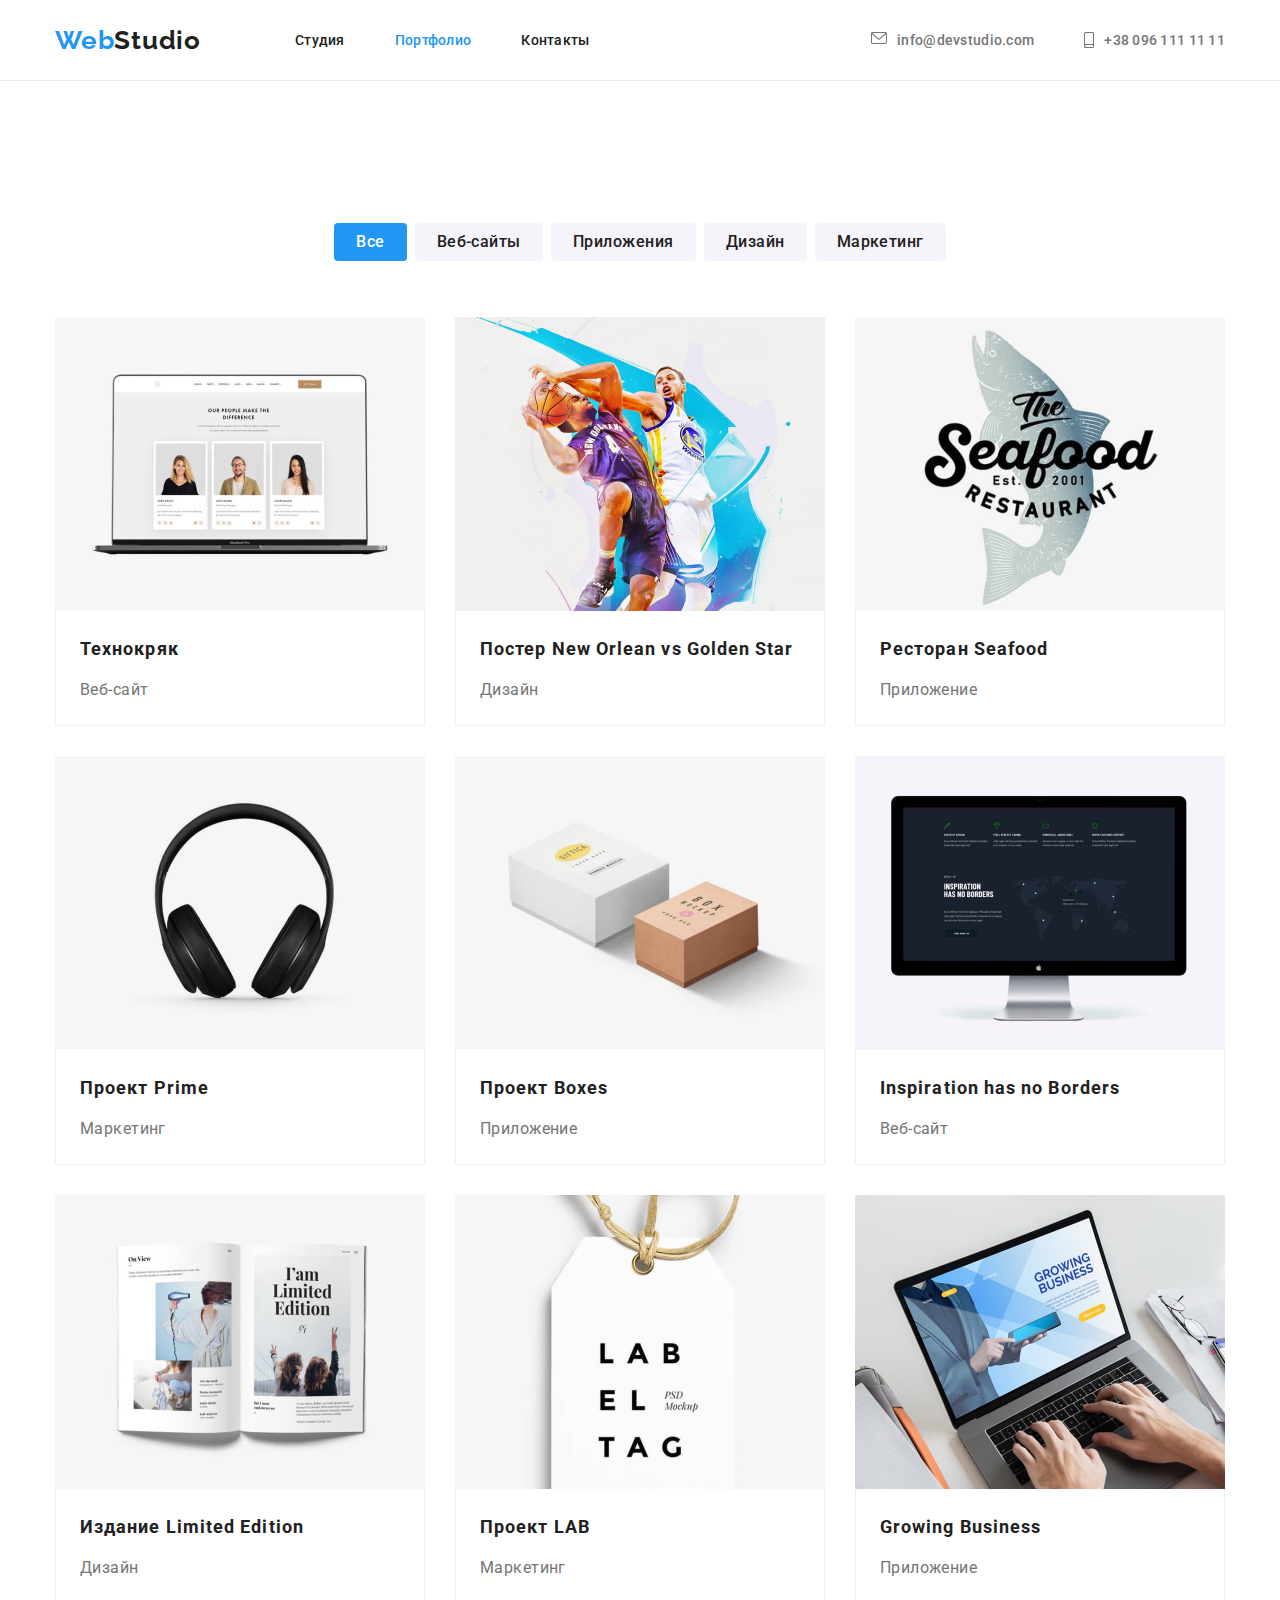
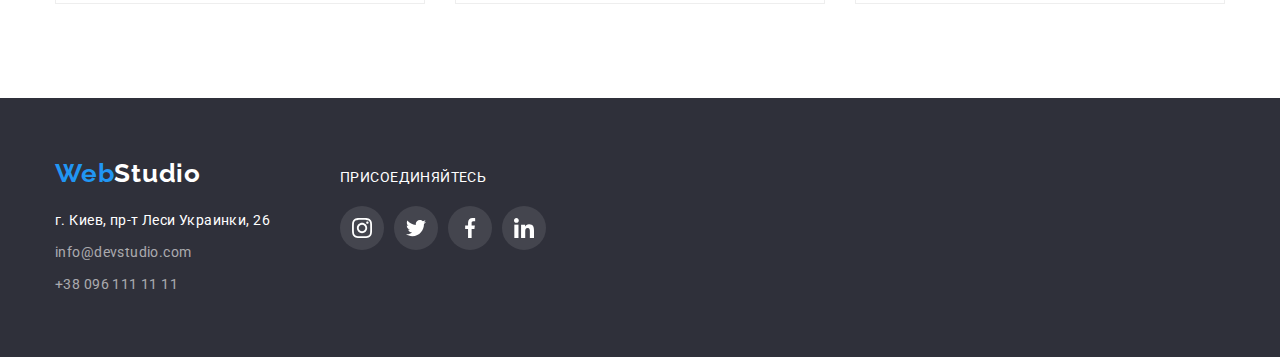
==== commit 4a33a16f: "Add files via upload" ====
--- a/portfolio.html
+++ b/portfolio.html
@@ -56,7 +56,7 @@
         </ul>
              <ul class="list portfolio-section">
              <li class="portfolio-card">
-            <a class="link portfolio-link" href="" target="_blank" rel="noopener, noreferrer, nofollow">
+            <a class="link portfolio-link" href="" target="_blank" rel="noopener noreferrer nofollow">
               <img src="./images/web.jpg"
             width="370"
             height="294"
@@ -68,7 +68,7 @@
           </a>
         </li>
         <li class="portfolio-card">
-          <a class="link portfolio-link" href="" target="_blank" rel="noopener, noreferrer, nofollow">
+          <a class="link portfolio-link" href="" target="_blank" rel="noopener noreferrer nofollow">
             <img src="./images/design.jpg"
             width="370"
             height="294"
@@ -79,7 +79,7 @@
             </div>
             </a>
             </li>
-                <li class="portfolio-card">  <a class="link portfolio-link" href="" target="_blank" rel="noopener, noreferrer, nofollow">
+                <li class="portfolio-card">  <a class="link portfolio-link" href="" target="_blank" rel="noopener noreferrer nofollow">
                 <img src="./images/app.jpg"
             width="370"
             height="294"
@@ -91,7 +91,7 @@
             </a>
         </li>
         <li class="portfolio-card">
-                  <a class="link portfolio-link" href="" target="_blank" rel="noopener, noreferrer, nofollow">
+                  <a class="link portfolio-link" href="" target="_blank" rel="noopener noreferrer nofollow">
               <img src="./images/marketing.jpg"
             width="370"
             height="294"
@@ -103,7 +103,7 @@
             </a>
         </li>
             <li class="portfolio-card">
-              <a class="link portfolio-link" href="" target="_blank" rel="noopener, noreferrer, nofollow">
+              <a class="link portfolio-link" href="" target="_blank" rel="noopener noreferrer nofollow">
               <img src="./images/app2.jpg"
             width="370"
             height="294"
@@ -115,7 +115,7 @@
           </a>
         </li>
             <li class="portfolio-card">
-              <a class="link portfolio-link" href="" target="_blank" rel="noopener, noreferrer, nofollow"> 
+              <a class="link portfolio-link" href="" target="_blank" rel="noopener noreferrer nofollow"> 
               <img src="./images/web2.jpg"
             width="370"
             height="294"
@@ -127,7 +127,7 @@
             </a>
         </li>
             <li class="portfolio-card">
-              <a class="link portfolio-link" href="" target="_blank" rel="noopener, noreferrer, nofollow">
+              <a class="link portfolio-link" href="" target="_blank" rel="noopener noreferrer nofollow">
               <img src="./images/design2.jpg"
             width="370"
             height="294"
@@ -140,7 +140,7 @@
 
         </li>
             <li class="portfolio-card">
-              <a class="link portfolio-link" href="" target="_blank" rel="noopener, noreferrer, nofollow">
+              <a class="link portfolio-link" href="" target="_blank" rel="noopener noreferrer nofollow">
 
               <img src="./images/marketing2.jpg"
             width="370"
@@ -153,7 +153,7 @@
               </a>
         </li>
             <li class="portfolio-card">
-              <a class="link portfolio-link" href="" target="_blank" rel="noopener, noreferrer, nofollow">
+              <a class="link portfolio-link" href="" target="_blank" rel="noopener noreferrer nofollow">
               <img src="./images/app3.jpg"
                 width="370"
                 height="294"
--- a/css/styles.css
+++ b/css/styles.css
@@ -174,8 +174,6 @@
 
 /* header */
 .header {
-  padding-top: 24px;
-  padding-bottom: 25px;
   border-bottom: 1px solid #ececec;
 }
 .header-flex {
@@ -390,7 +388,7 @@
   fill: var(--accent-color);
 }
 .card-client-icon {
-  fill: #afb1b8;
+  fill: currentColor;
 }
 
 /* footer */
@@ -406,6 +404,7 @@
 
 .footer-container{
   display: flex;
+  align-items: baseline;
 }
 .footer-item:not(:last-child){
   margin-right: 70px;
@@ -463,19 +462,21 @@
 .address-link {
   color: rgba(255, 255, 255, 0.6);
 }
-
-.address-link [target='_blank'] {
+.address-link[target='_blank'] {
   color: var(--white-color);
 }
-
 .address-link:hover,
 .address-link:focus {
   color: var(--accent-color);
 }
 
-.address-link[target='_blank'] {
+/* .address-link [target='_blank'] {
   color: var(--white-color);
-}
+} */
+
+
+
+
 .address-marg:not(:last-child) {
   margin-bottom: 8px;
 }
@@ -546,9 +547,9 @@
   margin-right: 8px;
 }
 
-.portfolio-bgr {
+/* .portfolio-bgr {
   
-}
+} */
 .portfolio-link {
   display: block;
 }
